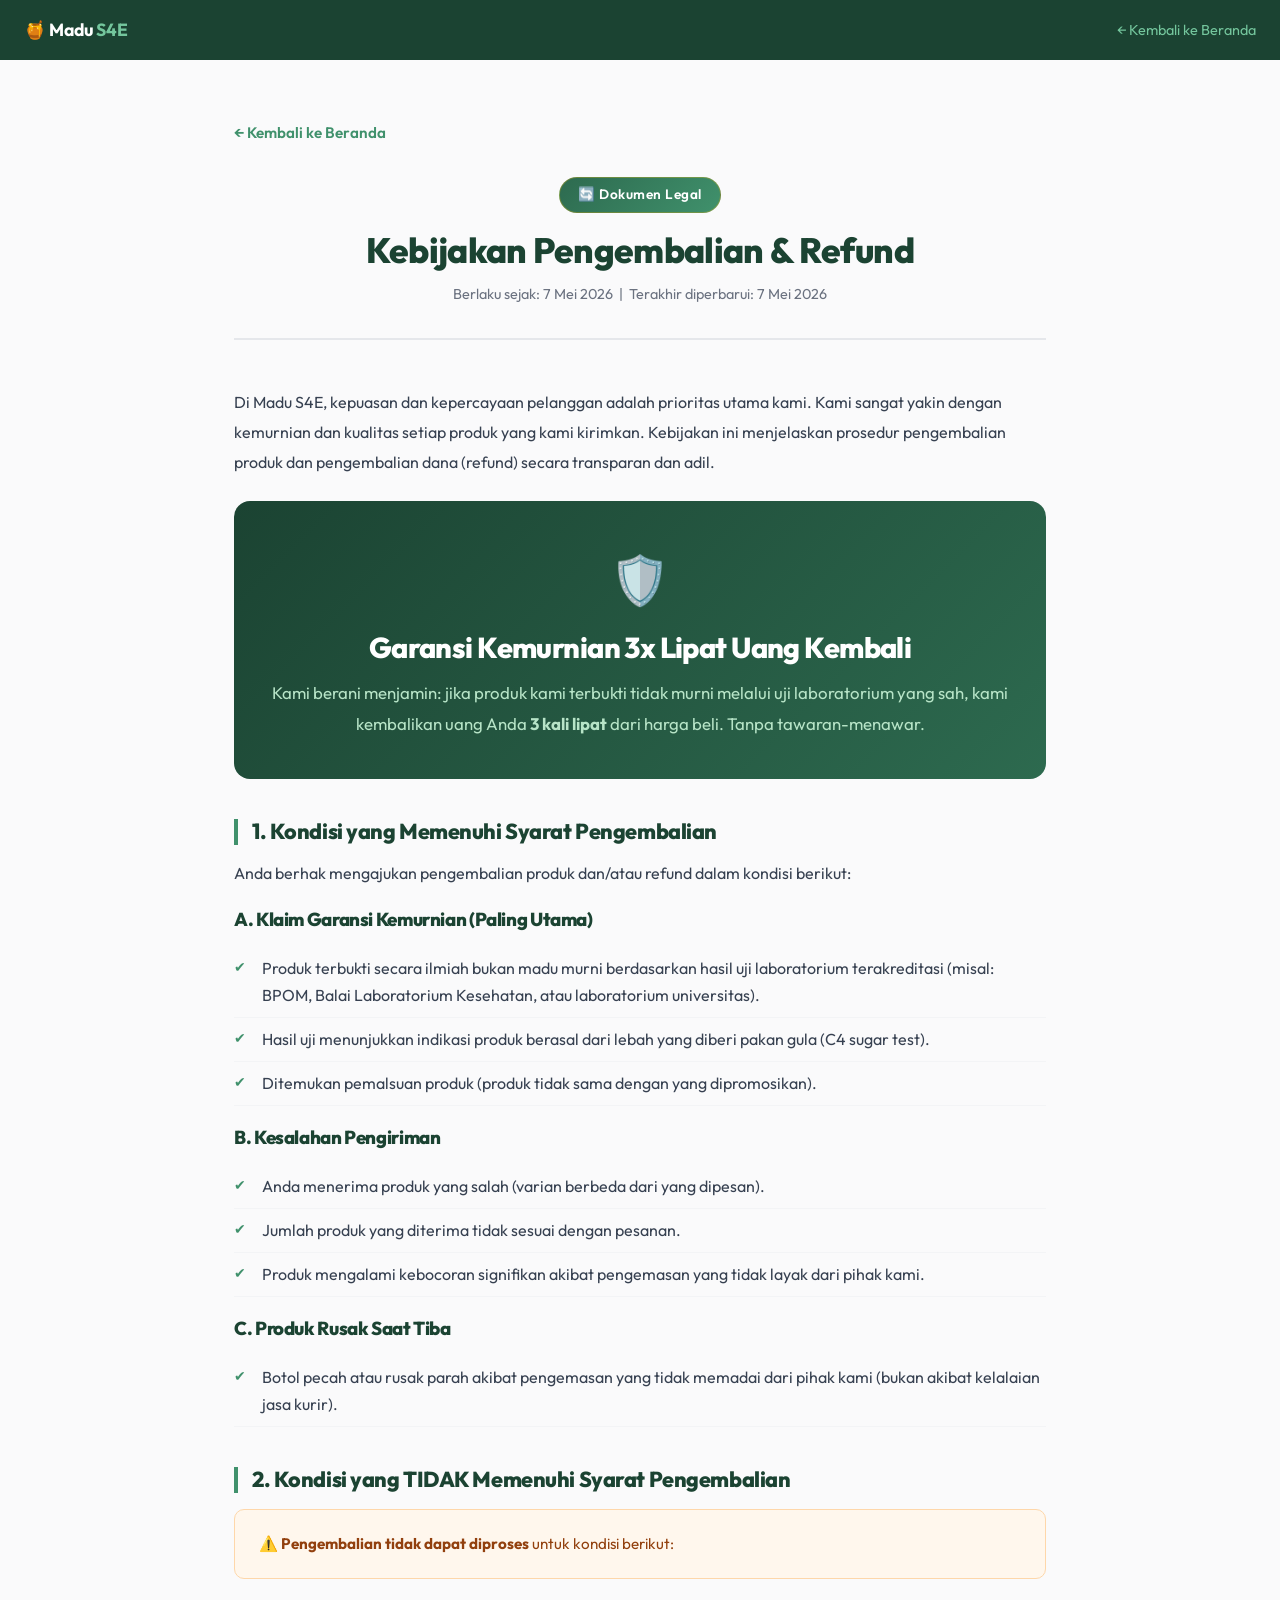
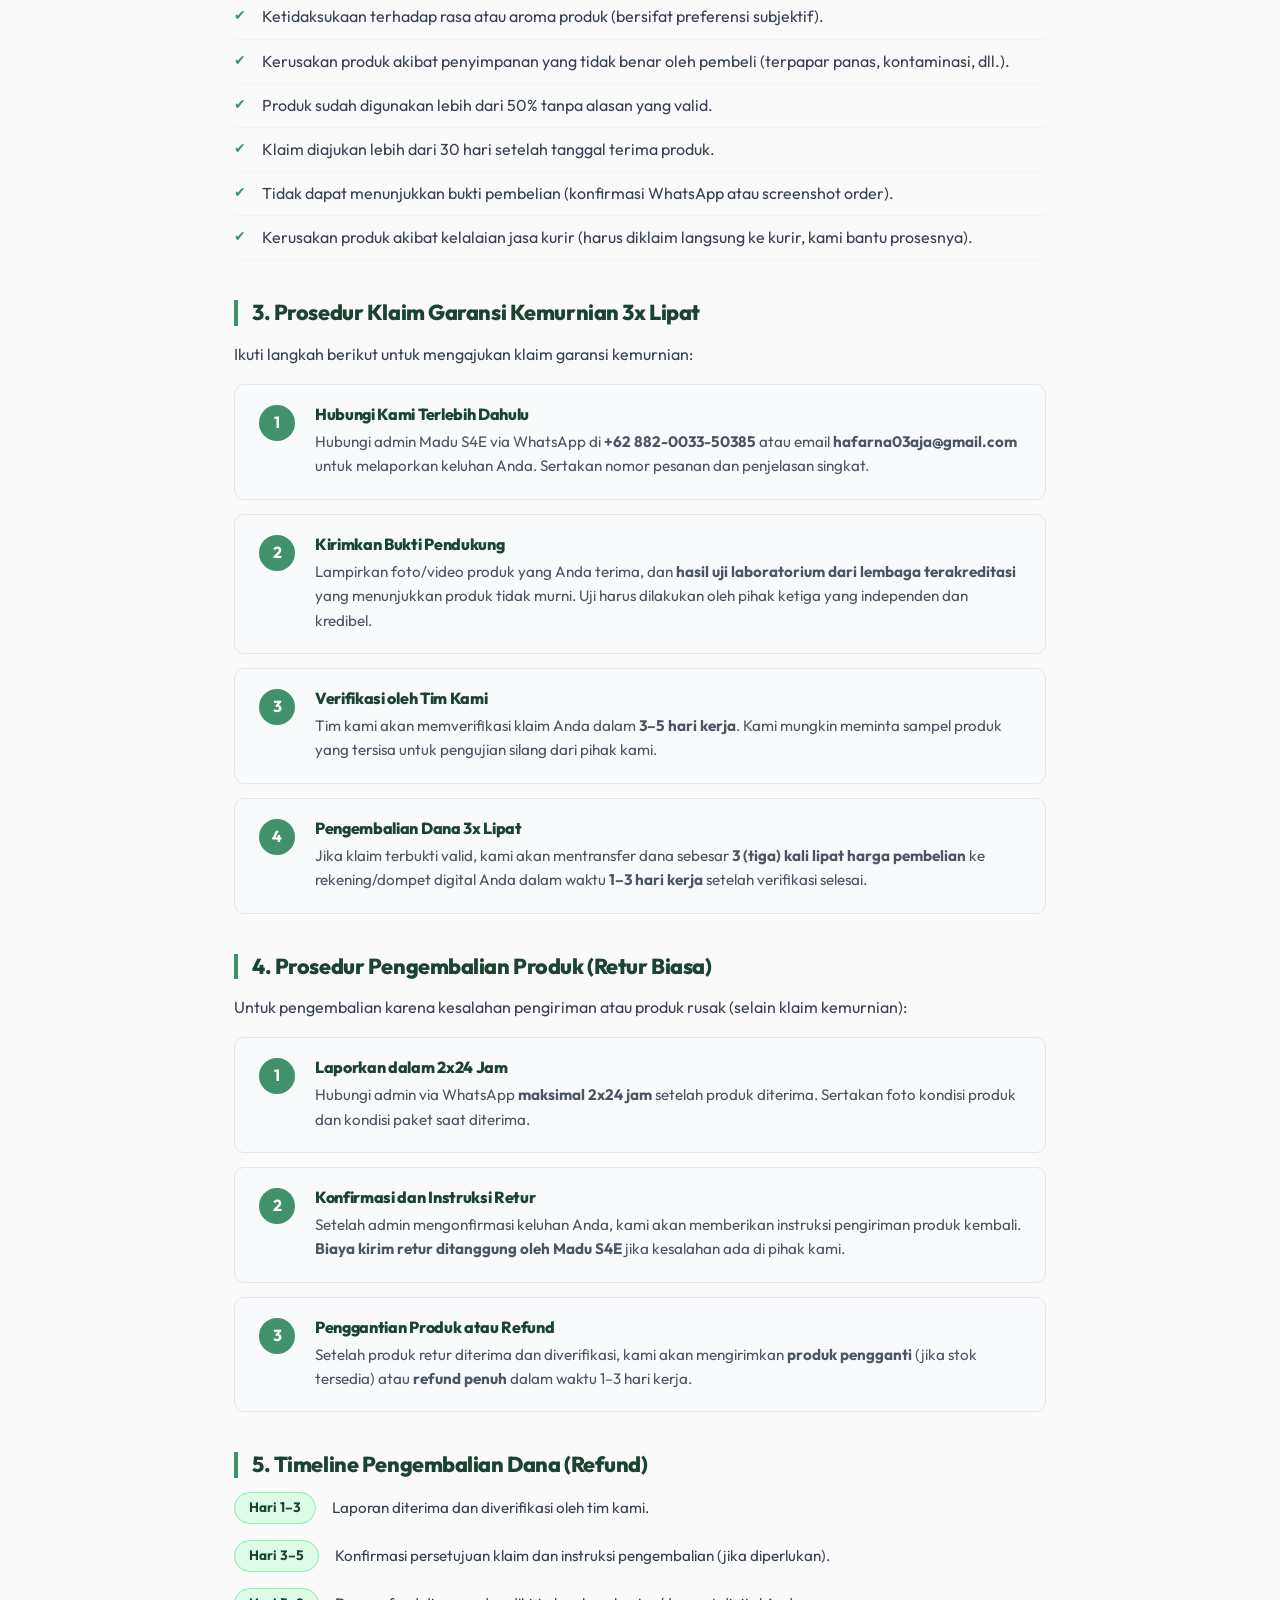
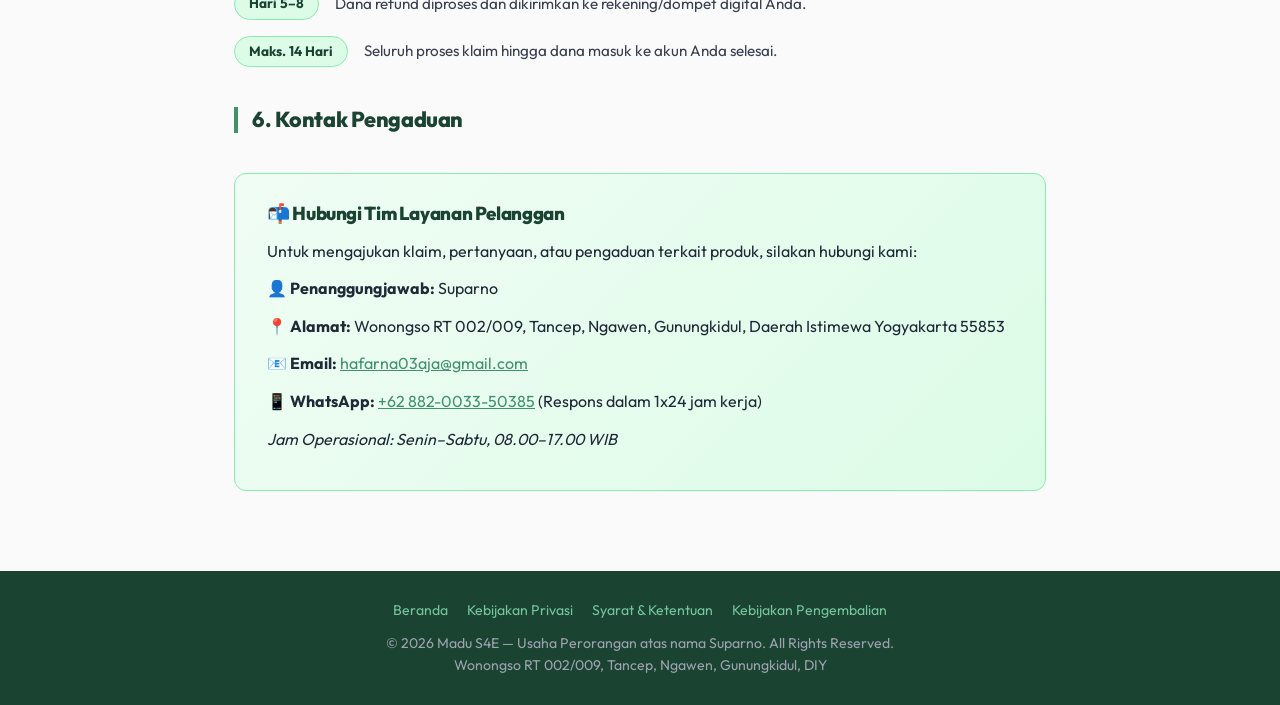
==== kebijakan-pengembalian.html @ b650848e "feat: halaman legal untuk verifikasi Meta Business Manager - Tambah privacy-policy, syarat-ketentuan" ====
<!DOCTYPE html>
<html lang="id">

<head>
    <meta charset="UTF-8">
    <meta name="viewport" content="width=device-width, initial-scale=1.0">
    <title>Kebijakan Pengembalian & Refund | Madu S4E</title>
    <meta name="description" content="Kebijakan Pengembalian dan Refund Madu S4E - Prosedur klaim garansi kemurnian 3x lipat, retur produk, dan kebijakan pengembalian dana.">
    <meta name="robots" content="index, follow">
    <link rel="stylesheet" href="style.css">
    <style>
        .legal-page {
            max-width: 860px;
            margin: 0 auto;
            padding: 60px 24px 80px;
        }
        .legal-header {
            text-align: center;
            margin-bottom: 48px;
            padding-bottom: 32px;
            border-bottom: 2px solid #E5E7EB;
        }
        .legal-header .badge {
            display: inline-block;
            background: linear-gradient(135deg, #2D6A4F, #40916C);
            color: #fff;
            font-size: 0.85rem;
            padding: 6px 18px;
            border-radius: 50px;
            margin-bottom: 16px;
            letter-spacing: 0.5px;
        }
        .legal-header h1 { font-size: 2.2rem; color: #1B4332; margin-bottom: 12px; }
        .legal-header .last-updated { font-size: 0.9rem; color: #6B7280; }
        .legal-content h2 {
            font-size: 1.35rem;
            color: #1B4332;
            margin-top: 40px;
            margin-bottom: 14px;
            padding-left: 14px;
            border-left: 4px solid #40916C;
        }
        .legal-content p { color: #374151; line-height: 1.85; margin-bottom: 14px; font-size: 1rem; }
        .legal-content ul { list-style: none; padding: 0; margin-bottom: 16px; }
        .legal-content ul li {
            padding: 8px 0 8px 28px;
            position: relative;
            color: #374151;
            line-height: 1.7;
            border-bottom: 1px solid #F3F4F6;
        }
        .legal-content ul li::before {
            content: '✔';
            position: absolute;
            left: 0;
            color: #40916C;
            font-size: 0.9rem;
        }
        .legal-content a { color: #40916C; text-decoration: underline; }
        .guarantee-hero {
            background: linear-gradient(135deg, #1B4332, #2D6A4F);
            border-radius: 16px;
            padding: 40px 36px;
            text-align: center;
            margin: 24px 0 40px;
            color: #fff;
        }
        .guarantee-hero .icon { font-size: 3rem; margin-bottom: 12px; }
        .guarantee-hero h2 { font-size: 1.8rem; color: #fff; margin-bottom: 12px; border: none; padding: 0; margin-top: 0; }
        .guarantee-hero p { color: #B7E4C7; font-size: 1.05rem; margin-bottom: 0; }
        .step-box {
            background: #F9FAFB;
            border: 1px solid #E5E7EB;
            border-radius: 10px;
            padding: 20px 24px;
            margin-bottom: 14px;
            display: flex;
            gap: 20px;
            align-items: flex-start;
        }
        .step-box .step-num {
            background: #40916C;
            color: #fff;
            width: 36px;
            height: 36px;
            border-radius: 50%;
            display: flex;
            align-items: center;
            justify-content: center;
            font-weight: 700;
            font-size: 1rem;
            flex-shrink: 0;
        }
        .step-box .step-content h3 { margin: 0 0 6px; color: #1B4332; font-size: 1rem; }
        .step-box .step-content p { margin: 0; color: #4B5563; font-size: 0.95rem; line-height: 1.6; }
        .condition-box {
            background: #FFF7ED;
            border: 1px solid #FED7AA;
            border-radius: 10px;
            padding: 20px 24px;
            margin: 16px 0;
        }
        .condition-box p { color: #92400E; margin-bottom: 0; font-size: 0.95rem; }
        .contact-box {
            background: linear-gradient(135deg, #F0FDF4, #DCFCE7);
            border: 1px solid #86EFAC;
            border-radius: 12px;
            padding: 28px 32px;
            margin-top: 40px;
        }
        .contact-box h3 { color: #1B4332; margin-bottom: 12px; }
        .contact-box p { margin-bottom: 8px; color: #1F2937; }
        .back-link {
            display: inline-flex;
            align-items: center;
            gap: 8px;
            color: #40916C;
            text-decoration: none;
            font-weight: 600;
            font-size: 0.95rem;
            margin-bottom: 32px;
            transition: gap 0.2s;
        }
        .back-link:hover { gap: 12px; }
        .nav-bar {
            background: #1B4332;
            padding: 16px 24px;
            display: flex;
            align-items: center;
            justify-content: space-between;
        }
        .nav-brand { color: #fff; font-weight: 700; font-size: 1.1rem; text-decoration: none; }
        .nav-brand span { color: #74C69D; }
        .footer-legal {
            background: #1B4332;
            color: #9CA3AF;
            text-align: center;
            padding: 28px 24px;
            font-size: 0.88rem;
        }
        .footer-legal a { color: #74C69D; text-decoration: none; margin: 0 8px; }
        .footer-legal .footer-links { margin-bottom: 10px; }
        .timeline-item {
            display: flex;
            gap: 16px;
            margin-bottom: 16px;
            align-items: center;
        }
        .timeline-badge {
            background: #DCFCE7;
            color: #1B4332;
            border: 1px solid #86EFAC;
            border-radius: 20px;
            padding: 4px 14px;
            font-size: 0.85rem;
            font-weight: 700;
            white-space: nowrap;
            flex-shrink: 0;
        }
        .timeline-item p { margin: 0; color: #374151; font-size: 0.95rem; }
    </style>
</head>

<body>

    <nav class="nav-bar">
        <a href="index.html" class="nav-brand">🍯 Madu <span>S4E</span></a>
        <a href="index.html" style="color:#74C69D; text-decoration:none; font-size:0.9rem;">← Kembali ke Beranda</a>
    </nav>

    <div class="legal-page">
        <a href="index.html" class="back-link">← Kembali ke Beranda</a>

        <div class="legal-header">
            <div class="badge">🔄 Dokumen Legal</div>
            <h1>Kebijakan Pengembalian &amp; Refund</h1>
            <p class="last-updated">Berlaku sejak: 7 Mei 2026 &nbsp;|&nbsp; Terakhir diperbarui: 7 Mei 2026</p>
        </div>

        <div class="legal-content">

            <p>Di Madu S4E, kepuasan dan kepercayaan pelanggan adalah prioritas utama kami. Kami sangat yakin dengan kemurnian dan kualitas setiap produk yang kami kirimkan. Kebijakan ini menjelaskan prosedur pengembalian produk dan pengembalian dana (refund) secara transparan dan adil.</p>

            <div class="guarantee-hero">
                <div class="icon">🛡️</div>
                <h2>Garansi Kemurnian 3x Lipat Uang Kembali</h2>
                <p>Kami berani menjamin: jika produk kami terbukti tidak murni melalui uji laboratorium yang sah, kami kembalikan uang Anda <strong>3 kali lipat</strong> dari harga beli. Tanpa tawaran-menawar.</p>
            </div>

            <h2>1. Kondisi yang Memenuhi Syarat Pengembalian</h2>
            <p>Anda berhak mengajukan pengembalian produk dan/atau refund dalam kondisi berikut:</p>

            <h3 style="color:#1B4332; margin-top:20px;">A. Klaim Garansi Kemurnian (Paling Utama)</h3>
            <ul>
                <li>Produk terbukti secara ilmiah bukan madu murni berdasarkan hasil uji laboratorium terakreditasi (misal: BPOM, Balai Laboratorium Kesehatan, atau laboratorium universitas).</li>
                <li>Hasil uji menunjukkan indikasi produk berasal dari lebah yang diberi pakan gula (C4 sugar test).</li>
                <li>Ditemukan pemalsuan produk (produk tidak sama dengan yang dipromosikan).</li>
            </ul>

            <h3 style="color:#1B4332; margin-top:20px;">B. Kesalahan Pengiriman</h3>
            <ul>
                <li>Anda menerima produk yang salah (varian berbeda dari yang dipesan).</li>
                <li>Jumlah produk yang diterima tidak sesuai dengan pesanan.</li>
                <li>Produk mengalami kebocoran signifikan akibat pengemasan yang tidak layak dari pihak kami.</li>
            </ul>

            <h3 style="color:#1B4332; margin-top:20px;">C. Produk Rusak Saat Tiba</h3>
            <ul>
                <li>Botol pecah atau rusak parah akibat pengemasan yang tidak memadai dari pihak kami (bukan akibat kelalaian jasa kurir).</li>
            </ul>

            <h2>2. Kondisi yang TIDAK Memenuhi Syarat Pengembalian</h2>
            <div class="condition-box">
                <p>⚠️ <strong>Pengembalian tidak dapat diproses</strong> untuk kondisi berikut:</p>
            </div>
            <ul>
                <li>Ketidaksukaan terhadap rasa atau aroma produk (bersifat preferensi subjektif).</li>
                <li>Kerusakan produk akibat penyimpanan yang tidak benar oleh pembeli (terpapar panas, kontaminasi, dll.).</li>
                <li>Produk sudah digunakan lebih dari 50% tanpa alasan yang valid.</li>
                <li>Klaim diajukan lebih dari 30 hari setelah tanggal terima produk.</li>
                <li>Tidak dapat menunjukkan bukti pembelian (konfirmasi WhatsApp atau screenshot order).</li>
                <li>Kerusakan produk akibat kelalaian jasa kurir (harus diklaim langsung ke kurir, kami bantu prosesnya).</li>
            </ul>

            <h2>3. Prosedur Klaim Garansi Kemurnian 3x Lipat</h2>
            <p>Ikuti langkah berikut untuk mengajukan klaim garansi kemurnian:</p>

            <div class="step-box">
                <div class="step-num">1</div>
                <div class="step-content">
                    <h3>Hubungi Kami Terlebih Dahulu</h3>
                    <p>Hubungi admin Madu S4E via WhatsApp di <strong>+62 882-0033-50385</strong> atau email <strong>hafarna03aja@gmail.com</strong> untuk melaporkan keluhan Anda. Sertakan nomor pesanan dan penjelasan singkat.</p>
                </div>
            </div>

            <div class="step-box">
                <div class="step-num">2</div>
                <div class="step-content">
                    <h3>Kirimkan Bukti Pendukung</h3>
                    <p>Lampirkan foto/video produk yang Anda terima, dan <strong>hasil uji laboratorium dari lembaga terakreditasi</strong> yang menunjukkan produk tidak murni. Uji harus dilakukan oleh pihak ketiga yang independen dan kredibel.</p>
                </div>
            </div>

            <div class="step-box">
                <div class="step-num">3</div>
                <div class="step-content">
                    <h3>Verifikasi oleh Tim Kami</h3>
                    <p>Tim kami akan memverifikasi klaim Anda dalam <strong>3–5 hari kerja</strong>. Kami mungkin meminta sampel produk yang tersisa untuk pengujian silang dari pihak kami.</p>
                </div>
            </div>

            <div class="step-box">
                <div class="step-num">4</div>
                <div class="step-content">
                    <h3>Pengembalian Dana 3x Lipat</h3>
                    <p>Jika klaim terbukti valid, kami akan mentransfer dana sebesar <strong>3 (tiga) kali lipat harga pembelian</strong> ke rekening/dompet digital Anda dalam waktu <strong>1–3 hari kerja</strong> setelah verifikasi selesai.</p>
                </div>
            </div>

            <h2>4. Prosedur Pengembalian Produk (Retur Biasa)</h2>
            <p>Untuk pengembalian karena kesalahan pengiriman atau produk rusak (selain klaim kemurnian):</p>

            <div class="step-box">
                <div class="step-num">1</div>
                <div class="step-content">
                    <h3>Laporkan dalam 2x24 Jam</h3>
                    <p>Hubungi admin via WhatsApp <strong>maksimal 2x24 jam</strong> setelah produk diterima. Sertakan foto kondisi produk dan kondisi paket saat diterima.</p>
                </div>
            </div>

            <div class="step-box">
                <div class="step-num">2</div>
                <div class="step-content">
                    <h3>Konfirmasi dan Instruksi Retur</h3>
                    <p>Setelah admin mengonfirmasi keluhan Anda, kami akan memberikan instruksi pengiriman produk kembali. <strong>Biaya kirim retur ditanggung oleh Madu S4E</strong> jika kesalahan ada di pihak kami.</p>
                </div>
            </div>

            <div class="step-box">
                <div class="step-num">3</div>
                <div class="step-content">
                    <h3>Penggantian Produk atau Refund</h3>
                    <p>Setelah produk retur diterima dan diverifikasi, kami akan mengirimkan <strong>produk pengganti</strong> (jika stok tersedia) atau <strong>refund penuh</strong> dalam waktu 1–3 hari kerja.</p>
                </div>
            </div>

            <h2>5. Timeline Pengembalian Dana (Refund)</h2>

            <div class="timeline-item">
                <span class="timeline-badge">Hari 1–3</span>
                <p>Laporan diterima dan diverifikasi oleh tim kami.</p>
            </div>
            <div class="timeline-item">
                <span class="timeline-badge">Hari 3–5</span>
                <p>Konfirmasi persetujuan klaim dan instruksi pengembalian (jika diperlukan).</p>
            </div>
            <div class="timeline-item">
                <span class="timeline-badge">Hari 5–8</span>
                <p>Dana refund diproses dan dikirimkan ke rekening/dompet digital Anda.</p>
            </div>
            <div class="timeline-item">
                <span class="timeline-badge">Maks. 14 Hari</span>
                <p>Seluruh proses klaim hingga dana masuk ke akun Anda selesai.</p>
            </div>

            <h2>6. Kontak Pengaduan</h2>
            <div class="contact-box">
                <h3>📬 Hubungi Tim Layanan Pelanggan</h3>
                <p>Untuk mengajukan klaim, pertanyaan, atau pengaduan terkait produk, silakan hubungi kami:</p>
                <p>👤 <strong>Penanggungjawab:</strong> Suparno</p>
                <p>📍 <strong>Alamat:</strong> Wonongso RT 002/009, Tancep, Ngawen, Gunungkidul, Daerah Istimewa Yogyakarta 55853</p>
                <p>📧 <strong>Email:</strong> <a href="mailto:hafarna03aja@gmail.com">hafarna03aja@gmail.com</a></p>
                <p>📱 <strong>WhatsApp:</strong> <a href="https://wa.me/62882003350385" target="_blank">+62 882-0033-50385</a> (Respons dalam 1x24 jam kerja)</p>
                <p><em>Jam Operasional: Senin–Sabtu, 08.00–17.00 WIB</em></p>
            </div>

        </div>
    </div>

    <footer class="footer-legal">
        <div class="footer-links">
            <a href="index.html">Beranda</a>
            <a href="privacy-policy.html">Kebijakan Privasi</a>
            <a href="syarat-ketentuan.html">Syarat &amp; Ketentuan</a>
            <a href="kebijakan-pengembalian.html">Kebijakan Pengembalian</a>
        </div>
        <p>© 2026 Madu S4E — Usaha Perorangan atas nama Suparno. All Rights Reserved.</p>
        <p>Wonongso RT 002/009, Tancep, Ngawen, Gunungkidul, DIY</p>
    </footer>

</body>
</html>
---- style.css ----
@import url('https://fonts.googleapis.com/css2?family=Outfit:wght@300;400;500;600;700;800&display=swap');

:root {
    --honey-yellow: #EAB308;
    --honey-dark: #CA8A04;
    --white: #FFFFFF;
    --dark-green: #064E3B;
    --dark-green-hover: #022C22;
    --wood-brown: #451A03;
    --bg-light: #FAFAFB;
    --text-dark: #1F2937;
    --text-muted: #6B7280;
    --border-color: #E5E7EB;
    --shadow-sm: 0 4px 10px rgba(0,0,0,0.03);
    --shadow-md: 0 10px 25px rgba(0,0,0,0.06);
    --shadow-lg: 0 25px 50px -12px rgba(0,0,0,0.12);
    
    --radius-md: 16px;
    --radius-lg: 28px;
}

* {
    margin: 0;
    padding: 0;
    box-sizing: border-box;
}

html {
    scroll-behavior: smooth;
    font-family: 'Outfit', sans-serif;
}

body {
    background-color: var(--bg-light);
    color: var(--text-dark);
    line-height: 1.6;
    overflow-x: hidden;
}

img {
    max-width: 100%;
    height: auto;
    display: block;
}

.container {
    max-width: 1100px;
    margin: 0 auto;
    padding: 0 24px;
}

a {
    text-decoration: none;
}

.highlight {
    color: var(--honey-yellow);
}

/* TYPOGRAPHY */
h1, h2, h3 {
    font-weight: 800;
    line-height: 1.2;
    letter-spacing: -0.02em;
    color: var(--dark-green);
    margin-bottom: 16px;
}

.section-title {
    text-align: center;
    font-size: 2.5rem;
    margin-bottom: 8px;
}

.section-subtitle {
    text-align: center;
    color: var(--text-muted);
    font-size: 1.1rem;
    margin-bottom: 48px;
    max-width: 600px;
    margin-left: auto;
    margin-right: auto;
}

/* CTA BUTTONS */
.btn-cta {
    display: inline-flex;
    align-items: center;
    justify-content: center;
    gap: 8px;
    padding: 16px 32px;
    font-size: 1.1rem;
    font-weight: 700;
    border-radius: 50px;
    transition: all 0.3s cubic-bezier(0.4, 0, 0.2, 1);
    cursor: pointer;
    border: 2px solid transparent;
}

.btn-primary {
    background: linear-gradient(135deg, #FDE047 0%, #EAB308 100%);
    color: #451A03;
    box-shadow: 0 8px 24px rgba(234, 179, 8, 0.3);
}

.btn-primary:hover {
    background: linear-gradient(135deg, #FBBF24 0%, #CA8A04 100%);
    transform: translateY(-3px);
    box-shadow: 0 12px 30px rgba(234, 179, 8, 0.4);
}

.btn-secondary {
    background-color: var(--dark-green);
    color: var(--white);
    box-shadow: 0 8px 24px rgba(27, 67, 50, 0.3);
}

.btn-secondary:hover {
    background-color: var(--dark-green-hover);
    transform: translateY(-3px);
    box-shadow: 0 12px 30px rgba(27, 67, 50, 0.4);
}

.btn-outline {
    background-color: transparent;
    color: var(--dark-green);
    border: 2px solid var(--dark-green);
}

.btn-outline:hover {
    background-color: var(--dark-green);
    color: var(--white);
    transform: translateY(-3px);
}

.pulse-animation {
    animation: pulse 2s infinite;
}

@keyframes pulse {
    0% { transform: scale(1); }
    50% { transform: scale(1.05); }
    100% { transform: scale(1); }
}

/* HERO SECTION */
.hero-section {
    position: relative;
    background: linear-gradient(135deg, #022C22 0%, #064E3B 100%);
    color: var(--white);
    padding: 80px 0 120px;
    text-align: center;
    overflow: hidden;
}

.hero-section h1, .hero-section .sub-headline {
    color: var(--white);
}

.hero-section .sub-headline {
    font-size: 1.25rem;
    font-weight: 300;
    max-width: 700px;
    margin: 24px auto 40px;
    opacity: 0.9;
}

.hero-content {
    position: relative;
    z-index: 2;
}

.badge {
    display: inline-block;
    background: rgba(234, 179, 8, 0.15);
    color: #FDE047;
    border: 1px solid rgba(234, 179, 8, 0.3);
    padding: 6px 16px;
    border-radius: 30px;
    font-size: 0.9rem;
    font-weight: 600;
    margin-bottom: 24px;
    backdrop-filter: blur(4px);
}

.hero-section .headline {
    font-size: 3.5rem;
    letter-spacing: -1px;
}

.scarcity-text {
    margin-top: 16px;
    font-size: 0.9rem;
    color: #FFDE82;
    font-weight: 500;
}

/* AGITASI SECTION */
.agitation-section {
    padding: 80px 0;
    background-color: var(--white);
    margin-top: -60px;
    position: relative;
    z-index: 3;
}

.agitation-card {
    background: var(--white);
    border-radius: var(--radius-lg);
    padding: 48px;
    box-shadow: var(--shadow-lg);
    border-top: 6px solid #E53935;
    text-align: center;
}

.agitation-card h2 {
    color: #E53935;
    font-size: 2rem;
}

.agitation-intro {
    font-size: 1.1rem;
    margin-bottom: 24px;
}

.danger-list {
    list-style: none;
    text-align: left;
    max-width: 500px;
    margin: 0 auto 24px;
}

.danger-list li {
    font-size: 1.1rem;
    margin-bottom: 12px;
    padding-left: 8px;
    border-left: 3px solid #E53935;
    background: #FFF5F5;
    padding: 12px;
    border-radius: 0 8px 8px 0;
}

.agitation-outro {
    font-weight: 600;
    font-size: 1.15rem;
    color: var(--dark-green);
}

/* USP SECTION */
.usp-section {
    padding: 80px 0;
    background: var(--bg-light);
}

.usp-grid {
    display: grid;
    grid-template-columns: repeat(auto-fit, minmax(280px, 1fr));
    gap: 32px;
    margin-top: 48px;
}

.usp-item {
    background: var(--white);
    padding: 40px 32px;
    border-radius: var(--radius-lg);
    box-shadow: var(--shadow-md);
    text-align: center;
    transition: transform 0.3s ease;
    border: 1px solid var(--border-color);
}

.usp-item:hover {
    transform: translateY(-8px);
}

.usp-icon {
    font-size: 3rem;
    margin-bottom: 24px;
    display: inline-block;
    padding: 16px;
    background: rgba(255, 185, 0, 0.1);
    border-radius: 50%;
}

.usp-item h3 {
    font-size: 1.5rem;
}

/* PRODUCT SECTION */
.product-section {
    padding: 80px 0;
    background: var(--white);
}

.product-layout {
    display: flex;
    align-items: center;
    gap: 48px;
}

.product-image-placeholder {
    flex: 1;
    background: linear-gradient(135deg, #f3ece4 0%, #e2d3c1 100%);
    aspect-ratio: 4/5;
    border-radius: var(--radius-lg);
    display: flex;
    align-items: center;
    justify-content: center;
    color: var(--wood-brown);
    font-weight: 600;
    box-shadow: var(--shadow-md);
}

.product-image-placeholder img,
.testi-image-placeholder img,
.lab-image-placeholder img {
    width: 100%;
    height: 100%;
    object-fit: cover;
}

.lab-image-placeholder img {
    height: auto;
    object-fit: contain;
}

.product-info {
    flex: 1;
}

.product-info h2 {
    font-size: 2.2rem;
}

.product-info p {
    font-size: 1.1rem;
    color: var(--text-muted);
    margin-bottom: 24px;
}

.product-features {
    list-style: none;
    margin-bottom: 40px;
}

.product-features li {
    font-size: 1.1rem;
    margin-bottom: 16px;
    display: flex;
    align-items: flex-start;
    gap: 12px;
}

.product-features .check {
    color: var(--dark-green);
    font-size: 1.2rem;
}

/* GUARANTEE SECTION */
.guarantee-section {
    padding: 60px 0;
    background: var(--bg-light);
}

.guarantee-box {
    background: linear-gradient(135deg, #451A03 0%, #200D01 100%);
    color: var(--white);
    padding: 64px 40px;
    border-radius: var(--radius-lg);
    text-align: center;
    position: relative;
    box-shadow: 0 20px 40px rgba(69, 26, 3, 0.3);
    border: 3px solid var(--honey-yellow);
}

.guarantee-box h2 {
    color: var(--white);
    font-size: 2.5rem;
}

.guarantee-icon {
    font-size: 4rem;
    margin-bottom: 16px;
}

.guarantee-box p {
    font-size: 1.15rem;
    max-width: 800px;
    margin: 0 auto 16px;
    opacity: 0.95;
}

.guarantee-note {
    font-weight: 700;
    color: var(--honey-yellow);
}

/* SOCIAL PROOF SECTION */
.social-proof-section {
    padding: 80px 0;
    background: var(--white);
}

.testimonials-grid {
    display: grid;
    grid-template-columns: repeat(auto-fit, minmax(300px, 1fr));
    gap: 32px;
    margin-bottom: 64px;
}

.testimonial-card {
    background: var(--bg-light);
    padding: 40px;
    border-radius: var(--radius-lg);
    box-shadow: var(--shadow-sm);
    text-align: center;
    border: 1px solid var(--border-color);
}

.testi-image-placeholder {
    width: 80px;
    height: 80px;
    border-radius: 50%;
    background: #e2e8f0;
    margin: 0 auto 24px;
    display: flex;
    align-items: center;
    justify-content: center;
    font-size: 0.8rem;
    color: var(--text-muted);
}

.stars {
    font-size: 1.2rem;
    margin-bottom: 16px;
}

.testi-text {
    font-style: italic;
    color: var(--text-muted);
    margin-bottom: 24px;
}

.testi-name {
    font-weight: 700;
    color: var(--dark-green);
}

.lab-proof-wrapper {
    background: #F4FBF7;
    padding: 48px;
    border-radius: var(--radius-lg);
    text-align: center;
    border: 2px dashed #93C5A6;
}

.lab-proof-wrapper h3 {
    color: var(--dark-green);
    margin-bottom: 24px;
}

.lab-image-placeholder {
    width: 100%;
    max-width: 500px;
    height: 300px;
    background: var(--white);
    margin: 0 auto;
    display: flex;
    align-items: center;
    justify-content: center;
    border-radius: var(--radius-md);
    color: var(--text-muted);
    box-shadow: var(--shadow-sm);
}

/* PRICING SECTION */
.pricing-section {
    padding: 80px 0 100px;
    background: var(--bg-light);
}

.pricing-grid {
    display: grid;
    grid-template-columns: repeat(auto-fit, minmax(320px, 1fr));
    gap: 32px;
    max-width: 800px;
    margin: 0 auto;
    align-items: center;
}

.pricing-card {
    background: var(--white);
    border-radius: var(--radius-lg);
    padding: 40px;
    text-align: center;
    box-shadow: var(--shadow-md);
    border: 1px solid var(--border-color);
    position: relative;
    transition: transform 0.3s ease;
}

.pricing-card.best-seller {
    border: 3px solid var(--honey-yellow);
    transform: scale(1.05);
    box-shadow: 0 20px 40px rgba(0,0,0,0.1);
    z-index: 2;
    background: #FFFEFA;
}

.pricing-card:hover {
    transform: scale(1.02);
}

.pricing-card.best-seller:hover {
    transform: scale(1.07);
}

.best-seller-badge {
    position: absolute;
    top: -16px;
    left: 50%;
    transform: translateX(-50%);
    background: var(--honey-yellow);
    color: var(--dark-green);
    padding: 8px 24px;
    border-radius: 30px;
    font-weight: 800;
    font-size: 0.9rem;
    box-shadow: 0 4px 10px rgba(255, 185, 0, 0.3);
}

.pricing-header h3 {
    font-size: 1.8rem;
    margin-bottom: 8px;
}

.pricing-header p {
    color: var(--text-muted);
    font-size: 1rem;
}

.pricing-price {
    margin: 32px 0;
}

.pricing-price .strike {
    text-decoration: line-through;
    color: #999;
    font-size: 1.1rem;
}

.pricing-price h2 {
    font-size: 2.5rem;
    color: var(--dark-green);
    margin: 0;
}

.pricing-price small {
    font-size: 1rem;
    color: var(--text-muted);
}

.pricing-features {
    list-style: none;
    text-align: left;
    margin-bottom: 40px;
}

.pricing-features li {
    margin-bottom: 12px;
    padding-bottom: 12px;
    border-bottom: 1px solid var(--border-color);
    font-size: 1.05rem;
}

.pricing-features li:last-child {
    border-bottom: none;
}

.stock-warning {
    text-align: center;
    color: #E53935;
    font-weight: 600;
    margin-top: 48px;
    font-size: 1.1rem;
}

/* FOOTER */
.footer-section {
    background: var(--dark-green);
    color: rgba(255,255,255,0.7);
    text-align: center;
    padding: 40px 0;
}

.footer-section p {
    margin-bottom: 8px;
}

/* STICKY WA */
.sticky-wa {
    position: fixed;
    bottom: 30px;
    right: 30px;
    background: #25D366;
    color: white;
    display: flex;
    align-items: center;
    gap: 12px;
    padding: 12px 24px;
    border-radius: 50px;
    font-weight: 600;
    box-shadow: 0 10px 25px rgba(37, 211, 102, 0.4);
    z-index: 1000;
    transition: all 0.3s ease;
    text-decoration: none;
}

.sticky-wa:hover {
    background: #1EBE5D;
    transform: translateY(-5px) scale(1.05);
    box-shadow: 0 15px 30px rgba(37, 211, 102, 0.5);
}

.sticky-wa span {
    font-size: 1.1rem;
}

/* RESPONSIVE */
@media (max-width: 768px) {
    .hero-section .headline {
        font-size: 2.5rem;
    }
    
    .product-layout {
        flex-direction: column;
        align-items: stretch;
        gap: 32px;
    }

    .product-image-placeholder {
        width: 100%;
        max-width: 450px;
        margin: 0 auto;
        aspect-ratio: 4/5;
        height: auto;
    }
    
    .agitation-card {
        padding: 32px 24px;
    }
    
    .hero-section {
        padding: 60px 0 100px;
    }
    
    .section-title {
        font-size: 2rem;
    }

    .sticky-wa {
        bottom: 20px;
        right: 20px;
        padding: 12px;
    }
    
    .sticky-wa span {
        display: none;
    }
}

/* DYNAMIC PRICING CALCULATOR */
.pricing-calculator {
    max-width: 600px;
    margin: 0 auto;
}

.calculator-card {
    padding: 40px;
}

.calculator-form {
    background: var(--bg-light);
    padding: 24px;
    border-radius: var(--radius-md);
    margin-bottom: 24px;
    border: 1px solid var(--border-color);
}

.form-group {
    margin-bottom: 24px;
    text-align: left;
}

.form-group:last-child {
    margin-bottom: 0;
}

.form-group label {
    display: block;
    font-weight: 700;
    margin-bottom: 12px;
    color: var(--dark-green);
    font-size: 1.1rem;
}

.options-grid {
    display: grid;
    grid-template-columns: repeat(auto-fit, minmax(120px, 1fr));
    gap: 12px;
}

.variant-options {
    grid-template-columns: repeat(2, 1fr);
}

.size-options {
    grid-template-columns: repeat(3, 1fr);
}

.option-btn {
    display: flex;
    align-items: center;
    justify-content: center;
    gap: 8px;
    padding: 12px;
    border: 2px solid var(--border-color);
    border-radius: 12px;
    cursor: pointer;
    background: var(--white);
    transition: all 0.2s ease;
    user-select: none;
}

.option-btn:hover {
    border-color: var(--honey-yellow);
    background: rgba(234, 179, 8, 0.05);
}

.option-btn.active {
    border-color: var(--honey-dark);
    background: var(--honey-yellow);
    color: var(--wood-brown);
    font-weight: 700;
    box-shadow: 0 4px 12px rgba(234, 179, 8, 0.3);
}

.option-icon {
    font-size: 1.2rem;
}

.option-name {
    font-size: 1rem;
    font-weight: 600;
}

@media (max-width: 768px) {
    .variant-options {
        grid-template-columns: 1fr;
    }
    .size-options {
        grid-template-columns: 1fr;
    }
}
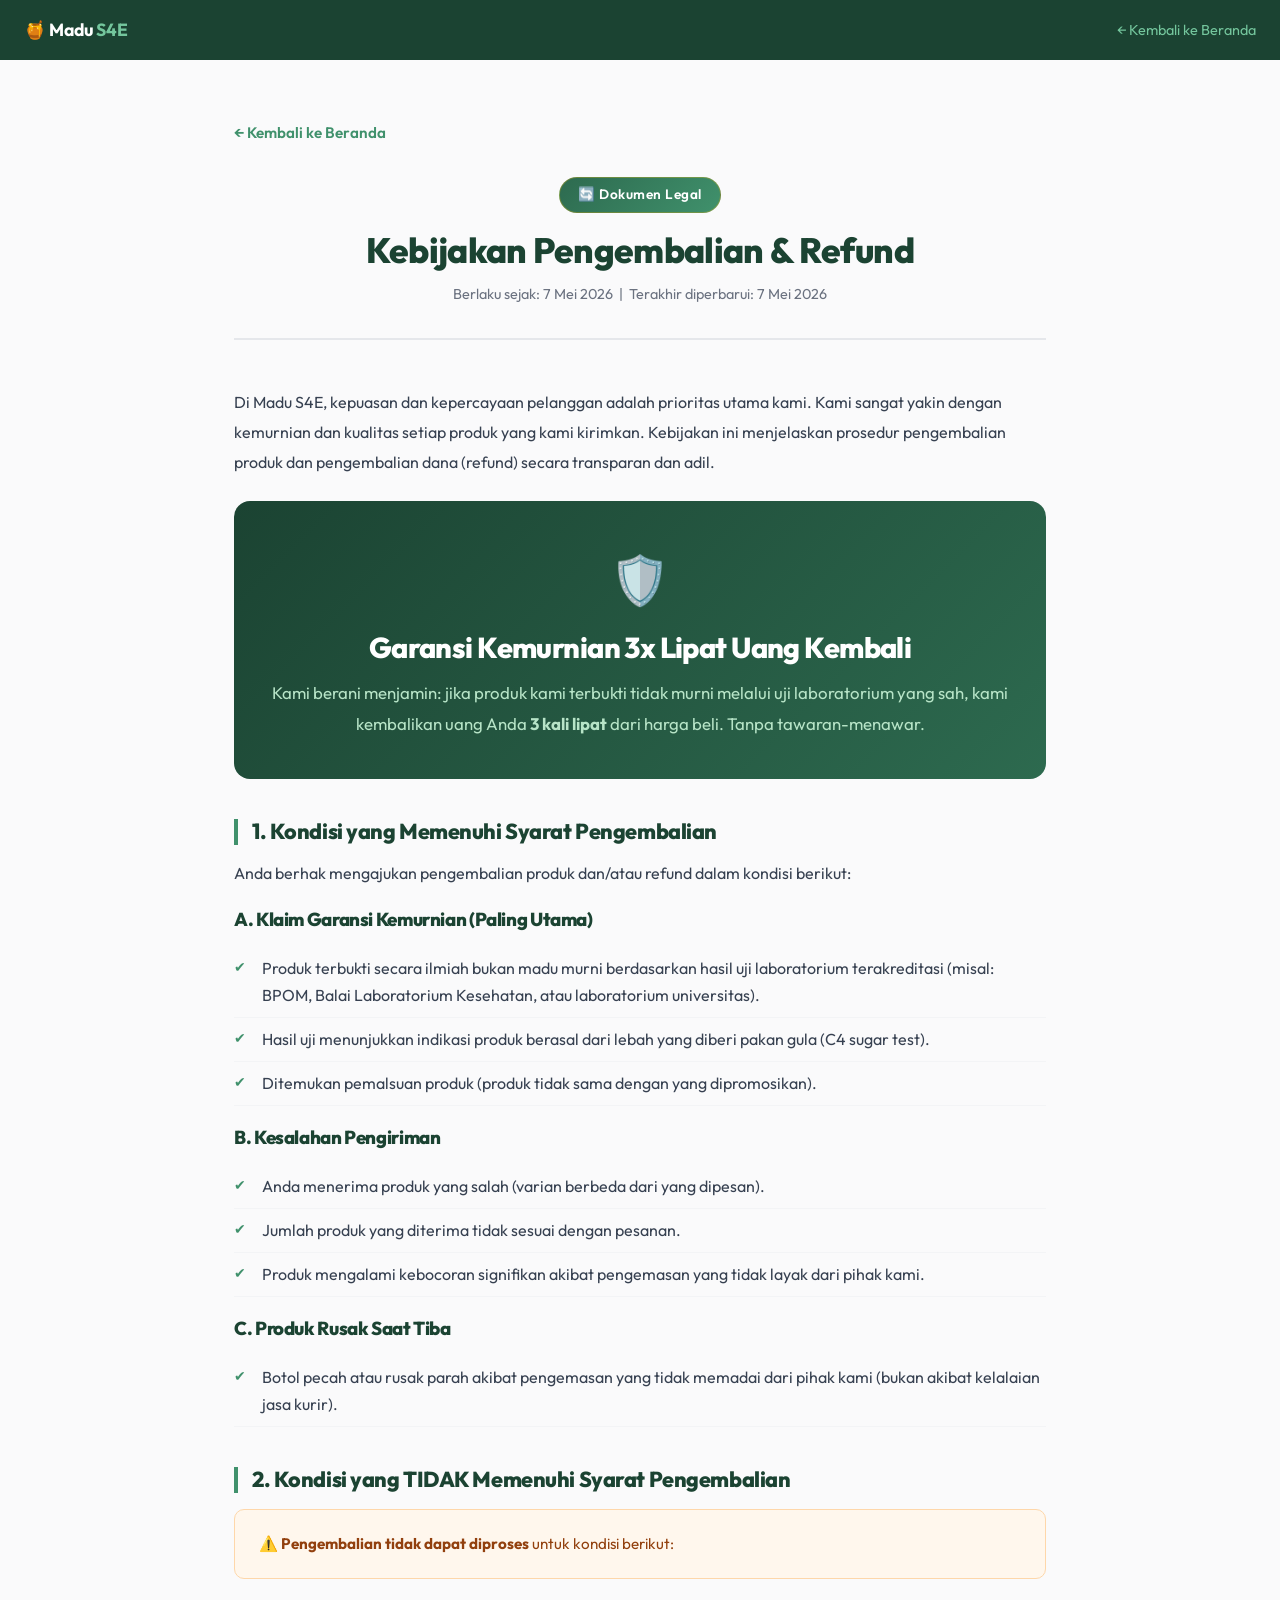
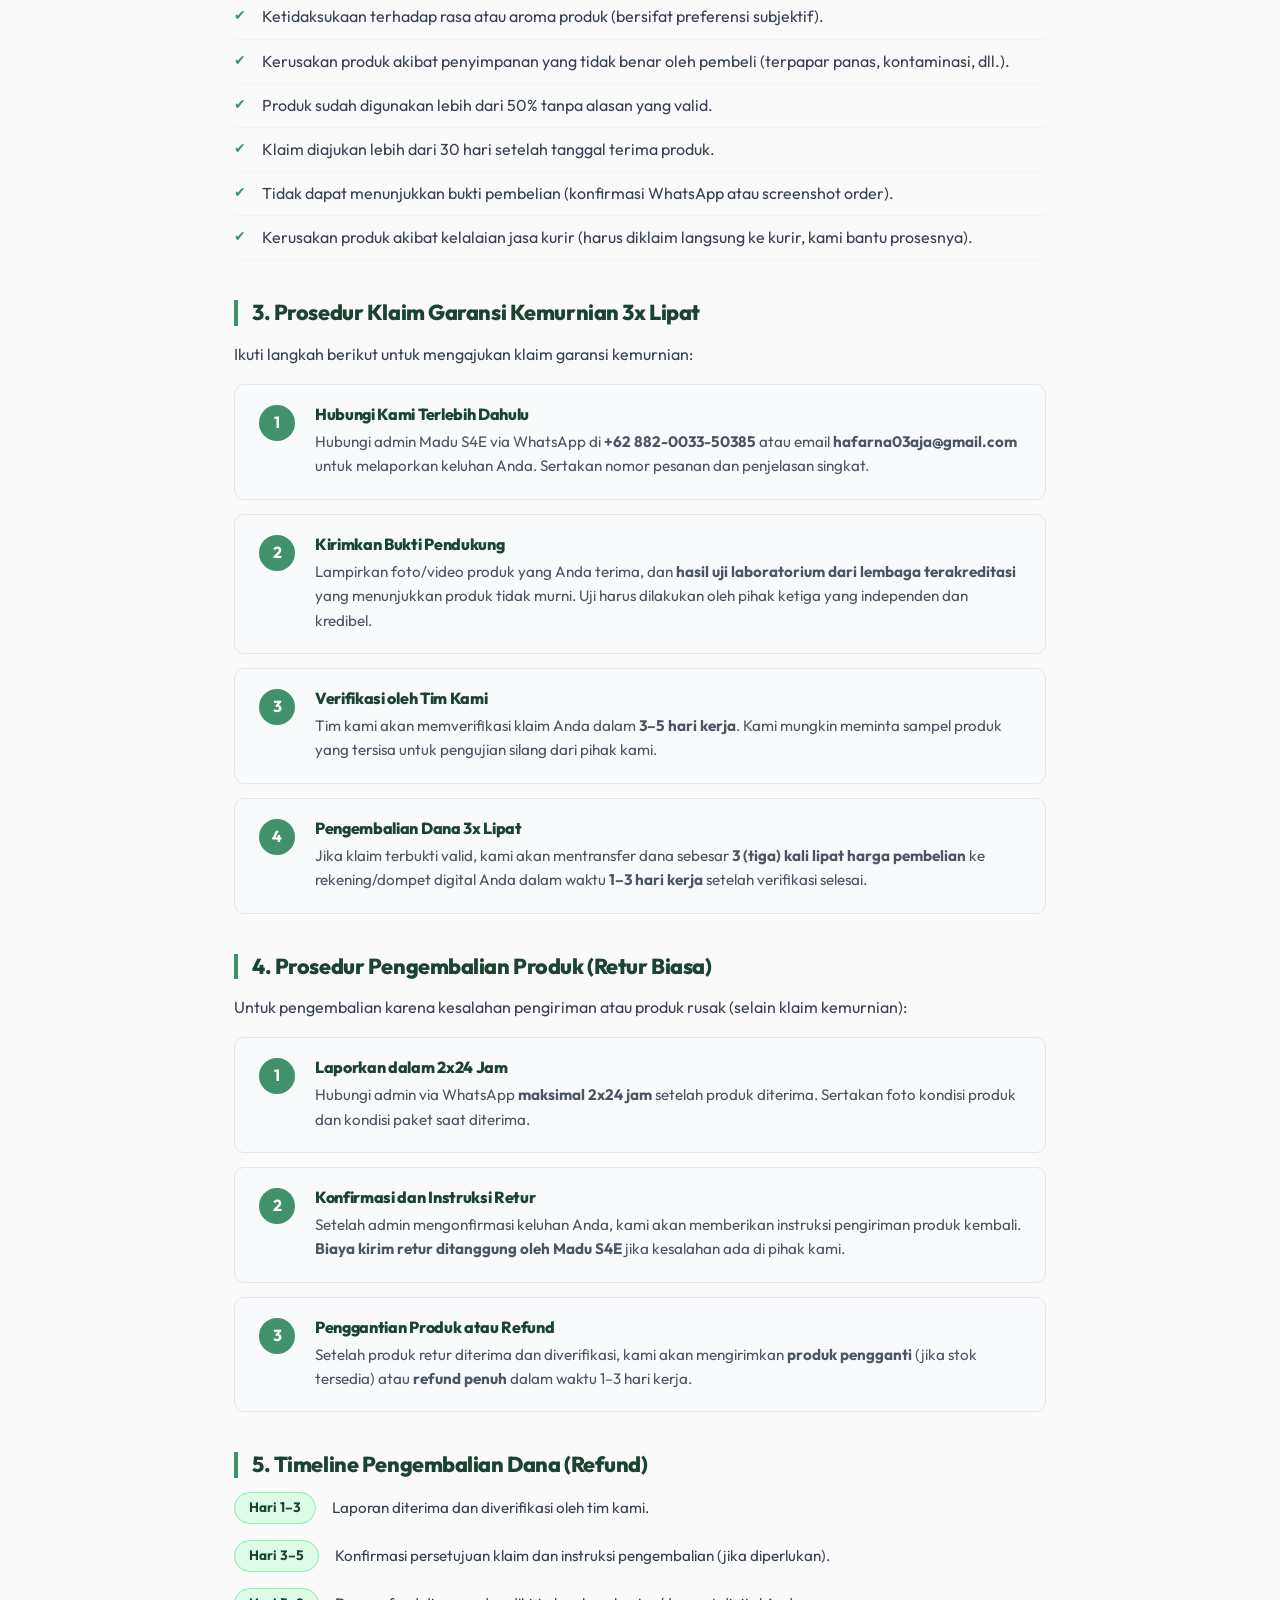
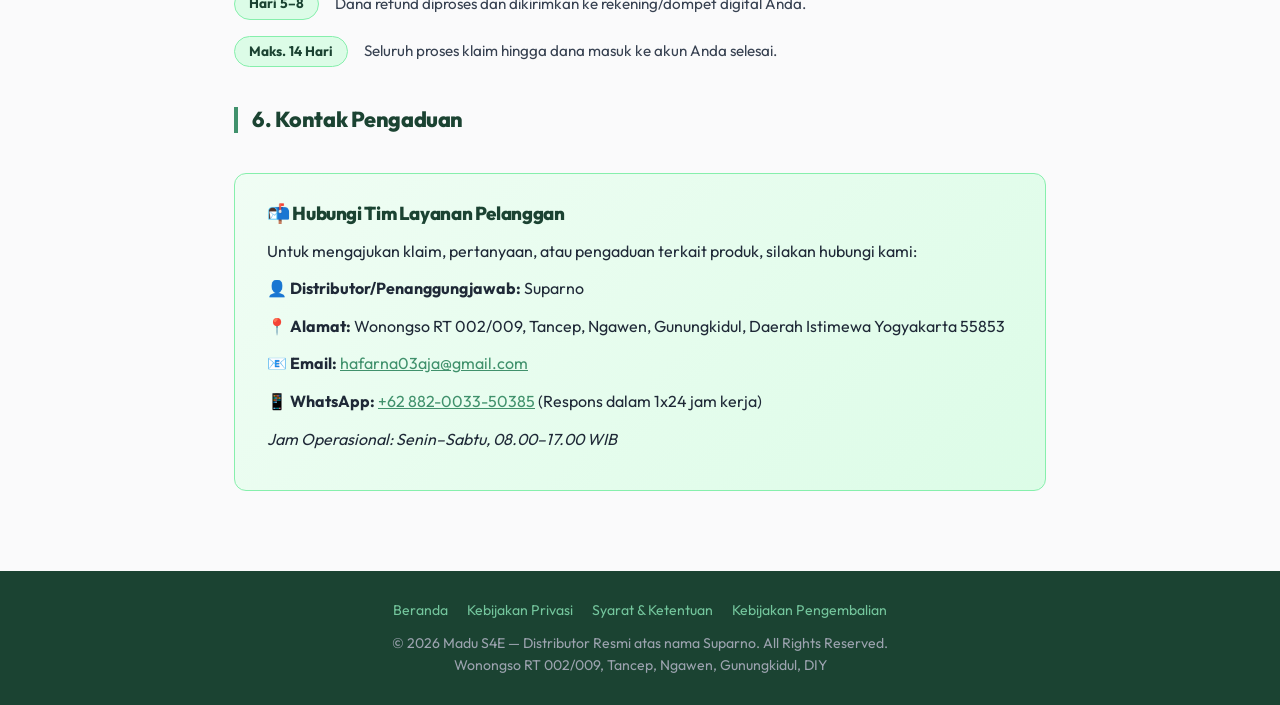
==== commit a8c7273f: "fix: ubah status Suparno dari pemilik menjadi distributor resmi di semua halaman legal" ====
--- a/kebijakan-pengembalian.html
+++ b/kebijakan-pengembalian.html
@@ -307,7 +307,7 @@
             <div class="contact-box">
                 <h3>📬 Hubungi Tim Layanan Pelanggan</h3>
                 <p>Untuk mengajukan klaim, pertanyaan, atau pengaduan terkait produk, silakan hubungi kami:</p>
-                <p>👤 <strong>Penanggungjawab:</strong> Suparno</p>
+                <p>👤 <strong>Distributor/Penanggungjawab:</strong> Suparno</p>
                 <p>📍 <strong>Alamat:</strong> Wonongso RT 002/009, Tancep, Ngawen, Gunungkidul, Daerah Istimewa Yogyakarta 55853</p>
                 <p>📧 <strong>Email:</strong> <a href="mailto:hafarna03aja@gmail.com">hafarna03aja@gmail.com</a></p>
                 <p>📱 <strong>WhatsApp:</strong> <a href="https://wa.me/62882003350385" target="_blank">+62 882-0033-50385</a> (Respons dalam 1x24 jam kerja)</p>
@@ -324,7 +324,7 @@
             <a href="syarat-ketentuan.html">Syarat &amp; Ketentuan</a>
             <a href="kebijakan-pengembalian.html">Kebijakan Pengembalian</a>
         </div>
-        <p>© 2026 Madu S4E — Usaha Perorangan atas nama Suparno. All Rights Reserved.</p>
+        <p>© 2026 Madu S4E — Distributor Resmi atas nama Suparno. All Rights Reserved.</p>
         <p>Wonongso RT 002/009, Tancep, Ngawen, Gunungkidul, DIY</p>
     </footer>
 
